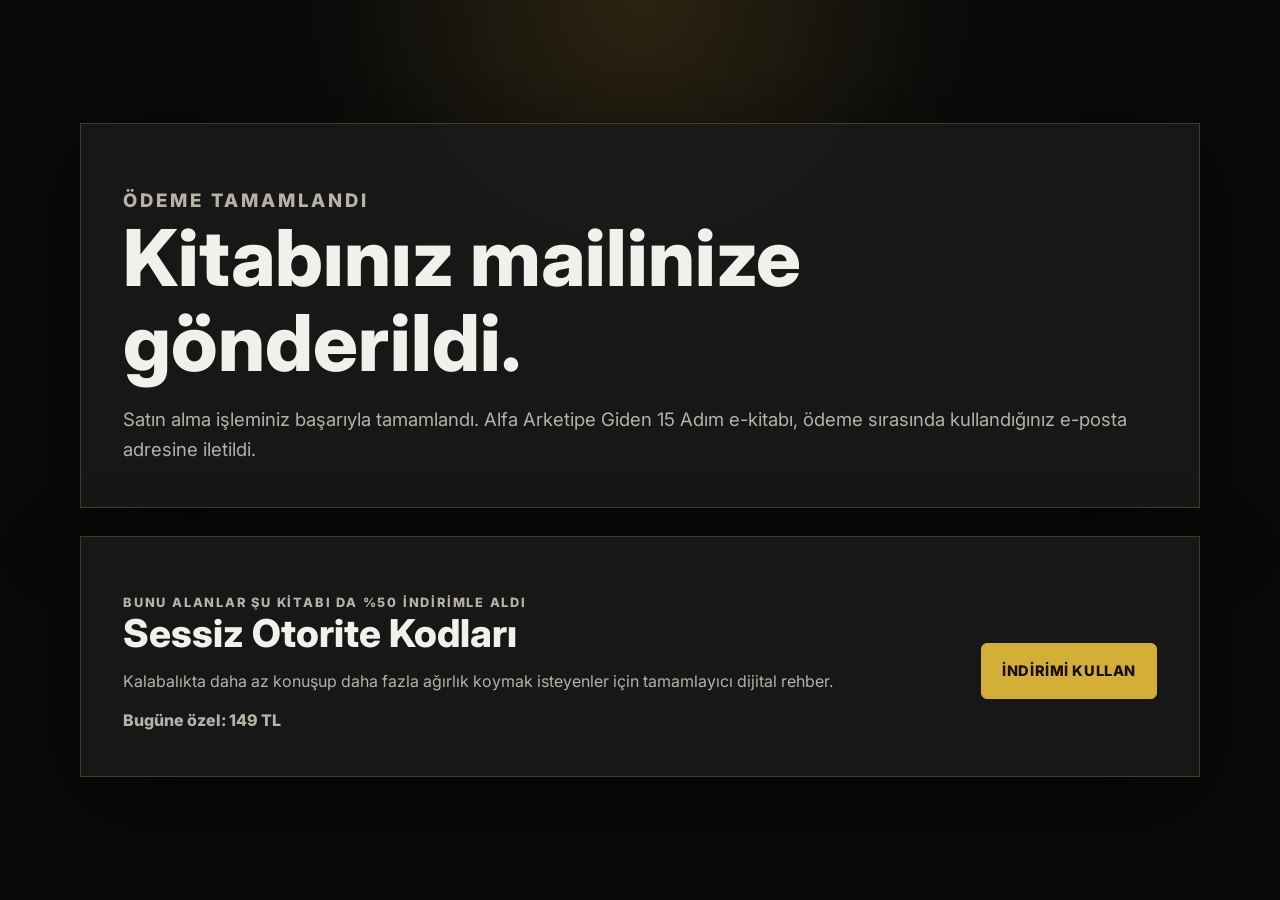
==== tesekkurler.html @ 9bec3fb7 "Add static sales funnel website" ====
<!DOCTYPE html>
<html lang="tr">
<head>
  <meta charset="UTF-8">
  <meta name="viewport" content="width=device-width, initial-scale=1.0">
  <meta name="description" content="Zihin Kodları ödeme sonrası teşekkür sayfası.">
  <title>Teşekkürler | Zihin Kodları</title>
  <link rel="preconnect" href="https://fonts.googleapis.com">
  <link rel="preconnect" href="https://fonts.gstatic.com" crossorigin>
  <link href="https://fonts.googleapis.com/css2?family=Inter:wght@400;500;600;700;800&display=swap" rel="stylesheet">
  <link rel="stylesheet" href="style.css">
</head>
<body class="thank-you-page">
  <main class="thank-you-main">
    <section class="section-inner thank-you-panel" aria-labelledby="thanks-title">
      <p class="eyebrow">Ödeme Tamamlandı</p>
      <h1 id="thanks-title">Kitabınız mailinize gönderildi.</h1>
      <p>Satın alma işleminiz başarıyla tamamlandı. Alfa Arketipe Giden 15 Adım e-kitabı, ödeme sırasında kullandığınız e-posta adresine iletildi.</p>
    </section>

    <section class="section-inner upsell" aria-labelledby="upsell-title">
      <div>
        <p class="upsell-label">Bunu alanlar şu kitabı da %50 indirimle aldı</p>
        <h2 id="upsell-title">Sessiz Otorite Kodları</h2>
        <p>Kalabalıkta daha az konuşup daha fazla ağırlık koymak isteyenler için tamamlayıcı dijital rehber.</p>
        <p class="upsell-price">Bugüne özel: 149 TL</p>
      </div>
      <a class="button checkout-button" href="https://www.shopier.com/" target="_blank" rel="noopener noreferrer">İndirimi Kullan</a>
    </section>
  </main>
</body>
</html>
---- style.css ----
:root {
  --black: #0a0a0a;
  --anthracite: #1a1a1a;
  --burgundy: #800020;
  --gold: #d4af37;
  --text: #f2f0eb;
  --muted: #b7b1a8;
  --line: rgba(212, 175, 55, 0.24);
  --panel: rgba(26, 26, 26, 0.78);
  --shadow: 0 24px 80px rgba(0, 0, 0, 0.45);
}

* {
  box-sizing: border-box;
}

html {
  scroll-behavior: smooth;
}

body {
  margin: 0;
  background: var(--black);
  color: var(--text);
  font-family: "Inter", Arial, sans-serif;
  line-height: 1.6;
}

body.modal-open {
  overflow: hidden;
}

a {
  color: inherit;
  text-decoration: none;
}

button,
a {
  -webkit-tap-highlight-color: transparent;
}

.section-inner {
  width: min(100% - 32px, 1120px);
  margin: 0 auto;
}

.narrow {
  width: min(100% - 32px, 960px);
}

.hero {
  min-height: 100svh;
  display: flex;
  align-items: center;
  padding: 72px 0 54px;
  background:
    radial-gradient(circle at 50% 8%, rgba(128, 0, 32, 0.22), transparent 32%),
    linear-gradient(180deg, #0a0a0a 0%, #111 58%, #0a0a0a 100%);
}

.hero-grid {
  display: grid;
  gap: 48px;
}

.eyebrow {
  margin: 0 0 14px;
  color: var(--gold);
  font-size: 0.78rem;
  font-weight: 800;
  letter-spacing: 0.16em;
  text-transform: uppercase;
}

h1,
h2,
p {
  overflow-wrap: anywhere;
}

h1,
h2 {
  margin: 0;
  line-height: 1.08;
  letter-spacing: 0;
}

h1 {
  max-width: 820px;
  font-size: clamp(2.25rem, 12vw, 4.9rem);
  font-weight: 800;
}

h2 {
  font-size: clamp(2rem, 9vw, 3.65rem);
  font-weight: 800;
}

.hero-text {
  max-width: 760px;
  margin: 24px 0 0;
  color: var(--muted);
  font-size: clamp(1rem, 4vw, 1.18rem);
}

.button {
  display: inline-flex;
  align-items: center;
  justify-content: center;
  min-height: 56px;
  width: 100%;
  margin-top: 30px;
  border: 1px solid rgba(212, 175, 55, 0.62);
  border-radius: 6px;
  padding: 15px 20px;
  background: var(--burgundy);
  color: #fff8e0;
  font-size: 0.91rem;
  font-weight: 800;
  letter-spacing: 0.04em;
  text-align: center;
  text-transform: uppercase;
  transition: transform 180ms ease, background-color 180ms ease, border-color 180ms ease;
}

.button:hover,
.button:focus-visible {
  background: #9b0028;
  border-color: var(--gold);
  transform: translateY(-2px);
  outline: none;
}

.hierarchy-visual {
  display: grid;
  place-items: center;
  min-height: 340px;
  border: 1px solid var(--line);
  background: linear-gradient(145deg, rgba(26, 26, 26, 0.94), rgba(10, 10, 10, 0.86));
  box-shadow: var(--shadow);
}

.triangle {
  position: relative;
  width: min(74vw, 380px);
  aspect-ratio: 1 / 0.88;
  clip-path: polygon(50% 0, 100% 100%, 0 100%);
  border: 1px solid var(--gold);
  background:
    linear-gradient(180deg, transparent 28%, rgba(212, 175, 55, 0.44) 28% 30%, transparent 30% 59%, rgba(212, 175, 55, 0.35) 59% 61%, transparent 61%),
    linear-gradient(90deg, rgba(212, 175, 55, 0.08), rgba(128, 0, 32, 0.24));
}

.triangle::before {
  content: "";
  position: absolute;
  inset: 1px;
  clip-path: polygon(50% 0, 100% 100%, 0 100%);
  border: 2px solid var(--gold);
}

.tier {
  position: absolute;
  left: 50%;
  height: 1px;
  background: rgba(212, 175, 55, 0.68);
  transform: translateX(-50%);
}

.tier-top {
  top: 29%;
  width: 28%;
}

.tier-middle {
  top: 60%;
  width: 62%;
}

.tier-bottom {
  bottom: 12%;
  width: 82%;
}

.cross {
  position: absolute;
  left: 50%;
  top: 50%;
  width: 118%;
  height: 14px;
  border-radius: 999px;
  background: rgba(128, 0, 32, 0.88);
  box-shadow: 0 0 20px rgba(128, 0, 32, 0.48);
  transform-origin: center;
}

.cross-one {
  transform: translate(-50%, -50%) rotate(32deg);
}

.cross-two {
  transform: translate(-50%, -50%) rotate(-32deg);
}

.agitation,
.solution,
.payment {
  padding: 72px 0;
}

.agitation {
  background: var(--anthracite);
}

.pain-list {
  display: grid;
  gap: 14px;
}

.pain-item {
  display: grid;
  grid-template-columns: 54px 1fr;
  align-items: center;
  gap: 16px;
  min-height: 92px;
  border-bottom: 1px solid rgba(242, 240, 235, 0.1);
}

.pain-icon {
  display: grid;
  place-items: center;
  width: 44px;
  height: 44px;
  border: 1px solid var(--line);
  border-radius: 50%;
  color: var(--gold);
  font-size: 0.78rem;
  font-weight: 800;
}

.pain-item p {
  margin: 0;
  color: var(--text);
  font-size: clamp(1rem, 4vw, 1.18rem);
  font-weight: 600;
}

.solution {
  background: var(--black);
}

.split {
  display: grid;
  gap: 30px;
}

.solution-copy {
  max-width: 680px;
}

.solution-copy p {
  margin: 18px 0 0;
  color: var(--muted);
}

.solution-copy .promise {
  margin-top: 0;
  color: var(--text);
  font-size: clamp(1.13rem, 5vw, 1.5rem);
  font-weight: 700;
  line-height: 1.35;
}

.payment {
  background:
    linear-gradient(180deg, rgba(128, 0, 32, 0.1), rgba(10, 10, 10, 0)),
    var(--anthracite);
}

.payment-inner {
  max-width: 880px;
  padding: 34px 22px;
  border: 1px solid var(--line);
  background: var(--panel);
  box-shadow: var(--shadow);
}

.payment-inner p:not(.eyebrow) {
  margin: 22px 0 0;
  color: var(--muted);
  font-size: clamp(1rem, 4vw, 1.14rem);
}

.checkout-button {
  background: var(--gold);
  border-color: var(--gold);
  color: #170f00;
}

.checkout-button:hover,
.checkout-button:focus-visible {
  background: #e4c75a;
  color: #120d00;
}

.footer {
  display: grid;
  gap: 12px;
  justify-items: center;
  padding: 30px 16px;
  background: #070707;
  color: rgba(242, 240, 235, 0.58);
  font-size: 0.82rem;
}

.footer p {
  margin: 0;
}

.footer-links {
  display: flex;
  flex-wrap: wrap;
  justify-content: center;
  gap: 12px;
}

.footer button {
  border: 0;
  padding: 0;
  background: transparent;
  color: rgba(242, 240, 235, 0.48);
  cursor: pointer;
  font: inherit;
}

.footer button:hover,
.footer button:focus-visible {
  color: var(--gold);
  outline: none;
}

.modal {
  position: fixed;
  inset: 0;
  z-index: 10;
  display: none;
  align-items: center;
  justify-content: center;
  padding: 18px;
}

.modal[aria-hidden="false"] {
  display: flex;
}

.modal-backdrop {
  position: absolute;
  inset: 0;
  background: rgba(0, 0, 0, 0.74);
}

.modal-panel {
  position: relative;
  width: min(100%, 620px);
  max-height: min(82vh, 620px);
  overflow: auto;
  padding: 30px 22px;
  border: 1px solid var(--line);
  background: var(--anthracite);
  box-shadow: var(--shadow);
}

.modal-panel:focus {
  outline: none;
}

.modal-panel h2 {
  padding-right: 40px;
  font-size: 1.45rem;
}

.modal-panel p {
  margin: 16px 0 0;
  color: var(--muted);
}

.modal-close {
  position: absolute;
  top: 16px;
  right: 16px;
  display: grid;
  place-items: center;
  width: 36px;
  height: 36px;
  border: 1px solid rgba(242, 240, 235, 0.16);
  border-radius: 50%;
  background: transparent;
  color: var(--text);
  cursor: pointer;
  font-size: 1.4rem;
  line-height: 1;
}

.modal-close:hover,
.modal-close:focus-visible {
  border-color: var(--gold);
  color: var(--gold);
  outline: none;
}

.thank-you-page {
  min-height: 100svh;
  background:
    radial-gradient(circle at 50% 0, rgba(212, 175, 55, 0.16), transparent 30%),
    var(--black);
}

.thank-you-main {
  display: grid;
  align-content: center;
  gap: 28px;
  min-height: 100svh;
  padding: 56px 0;
}

.thank-you-panel,
.upsell {
  border: 1px solid var(--line);
  background: rgba(26, 26, 26, 0.86);
  box-shadow: var(--shadow);
}

.thank-you-panel {
  padding: 34px 22px;
}

.thank-you-panel p {
  margin: 20px 0 0;
  color: var(--muted);
  font-size: clamp(1rem, 4vw, 1.16rem);
}

.upsell {
  display: grid;
  gap: 22px;
  padding: 24px 22px;
}

.upsell-label {
  margin: 0 0 10px;
  color: var(--gold);
  font-size: 0.8rem;
  font-weight: 800;
  letter-spacing: 0.14em;
  text-transform: uppercase;
}

.upsell h2 {
  font-size: clamp(1.45rem, 7vw, 2.4rem);
}

.upsell p {
  margin: 14px 0 0;
  color: var(--muted);
}

.upsell-price {
  color: var(--gold);
  font-weight: 800;
}

.visually-hidden {
  position: absolute;
  width: 1px;
  height: 1px;
  padding: 0;
  overflow: hidden;
  clip: rect(0, 0, 0, 0);
  white-space: nowrap;
  border: 0;
}

@media (min-width: 640px) {
  .button {
    width: auto;
  }

  .payment-inner,
  .thank-you-panel,
  .upsell,
  .modal-panel {
    padding: 42px;
  }
}

@media (min-width: 840px) {
  .hero-grid {
    grid-template-columns: minmax(0, 1.08fr) minmax(320px, 0.72fr);
    align-items: center;
  }

  .agitation,
  .solution,
  .payment {
    padding: 104px 0;
  }

  .pain-list {
    grid-template-columns: repeat(3, minmax(0, 1fr));
    gap: 20px;
  }

  .pain-item {
    grid-template-columns: 1fr;
    align-content: start;
    min-height: 174px;
    padding: 28px;
    border: 1px solid rgba(242, 240, 235, 0.1);
    background: rgba(10, 10, 10, 0.28);
  }

  .split {
    grid-template-columns: 0.86fr 1.14fr;
    align-items: start;
  }

  .upsell {
    grid-template-columns: 1fr auto;
    align-items: center;
  }
}

@media (prefers-reduced-motion: reduce) {
  html {
    scroll-behavior: auto;
  }

  *,
  *::before,
  *::after {
    transition-duration: 0.01ms !important;
    animation-duration: 0.01ms !important;
    animation-iteration-count: 1 !important;
  }
}
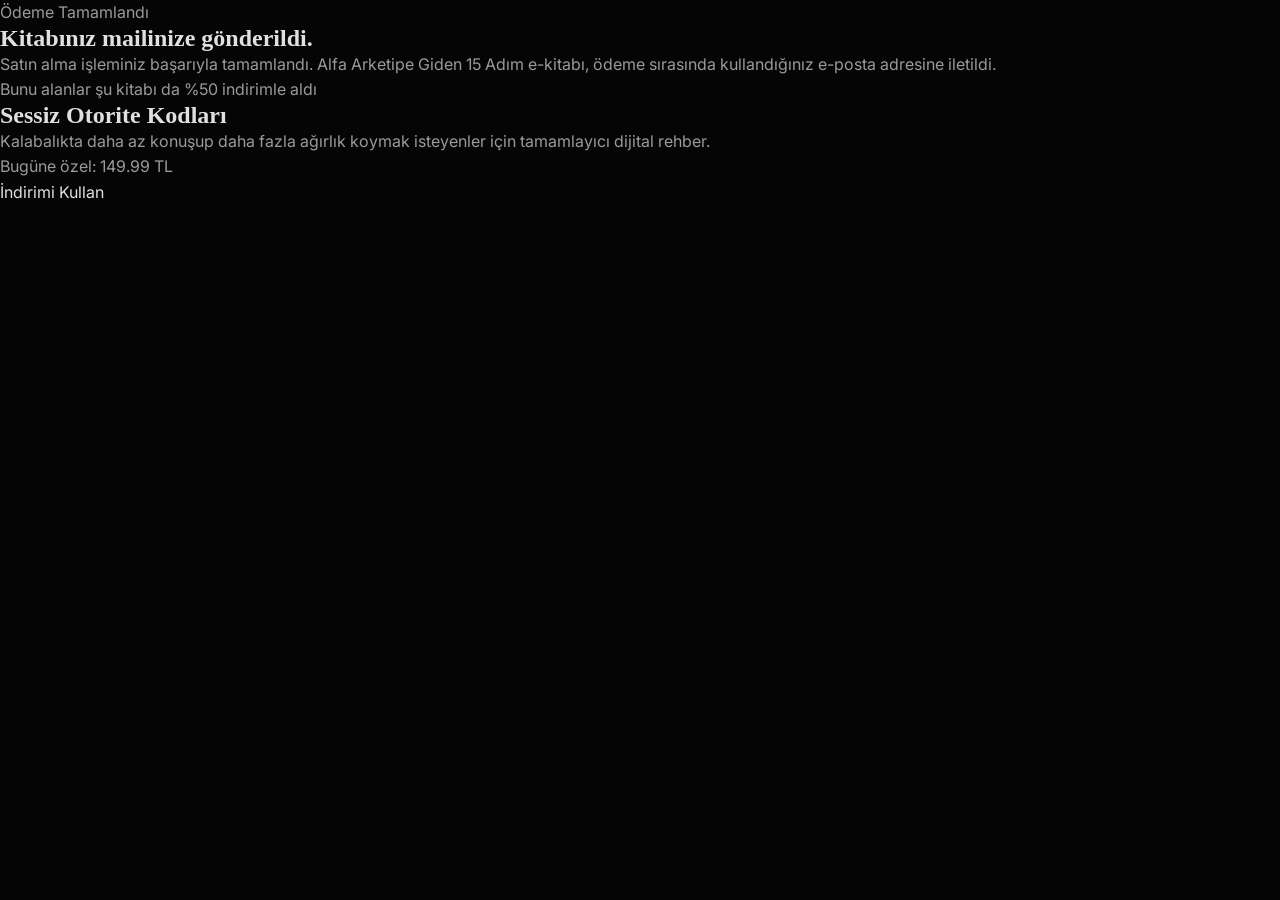
==== commit 706c79f3: "Add book cover and update pricing" ====
--- a/tesekkurler.html
+++ b/tesekkurler.html
@@ -23,7 +23,7 @@
         <p class="upsell-label">Bunu alanlar şu kitabı da %50 indirimle aldı</p>
         <h2 id="upsell-title">Sessiz Otorite Kodları</h2>
         <p>Kalabalıkta daha az konuşup daha fazla ağırlık koymak isteyenler için tamamlayıcı dijital rehber.</p>
-        <p class="upsell-price">Bugüne özel: 149 TL</p>
+        <p class="upsell-price">Bugüne özel: 149.99 TL</p>
       </div>
       <a class="button checkout-button" href="https://www.shopier.com/" target="_blank" rel="noopener noreferrer">İndirimi Kullan</a>
     </section>
--- a/style.css
+++ b/style.css
@@ -1,33 +1,74 @@
 :root {
-  --black: #0a0a0a;
-  --anthracite: #1a1a1a;
-  --burgundy: #800020;
-  --gold: #d4af37;
-  --text: #f2f0eb;
-  --muted: #b7b1a8;
-  --line: rgba(212, 175, 55, 0.24);
-  --panel: rgba(26, 26, 26, 0.78);
-  --shadow: 0 24px 80px rgba(0, 0, 0, 0.45);
-}
-
-* {
+  --color-bg: #050505;
+  --color-surface: #111111;
+  --color-burgundy: #800020;
+  --color-red: #e60000;
+  --color-text: #e0e0e0;
+  --color-muted: #9a9a9a;
+  --color-line: rgba(224, 224, 224, 0.12);
+  --color-line-strong: rgba(230, 0, 0, 0.35);
+
+  --font-heading: "Playfair Display", Georgia, serif;
+  --font-body: "Inter", Arial, sans-serif;
+
+  --container-width: 1120px;
+  --container-padding: 20px;
+  --section-padding: clamp(72px, 12vw, 132px);
+
+  --radius-sm: 4px;
+  --radius-md: 8px;
+  --shadow-deep: 0 28px 90px rgba(0, 0, 0, 0.52);
+}
+
+*,
+*::before,
+*::after {
   box-sizing: border-box;
 }
 
 html {
+  min-height: 100%;
   scroll-behavior: smooth;
+  text-size-adjust: 100%;
+  -webkit-text-size-adjust: 100%;
 }
 
 body {
+  min-height: 100%;
   margin: 0;
-  background: var(--black);
-  color: var(--text);
-  font-family: "Inter", Arial, sans-serif;
+  background: var(--color-bg);
+  color: var(--color-text);
+  font-family: var(--font-body);
+  font-size: 16px;
   line-height: 1.6;
-}
-
-body.modal-open {
-  overflow: hidden;
+  text-rendering: optimizeLegibility;
+  -webkit-font-smoothing: antialiased;
+  -moz-osx-font-smoothing: grayscale;
+}
+
+body::selection {
+  background: var(--color-burgundy);
+  color: var(--color-text);
+}
+
+img,
+picture,
+svg,
+video,
+canvas {
+  display: block;
+  max-width: 100%;
+}
+
+button,
+input,
+textarea,
+select {
+  font: inherit;
+}
+
+button {
+  cursor: pointer;
 }
 
 a {
@@ -35,439 +76,535 @@
   text-decoration: none;
 }
 
-button,
-a {
-  -webkit-tap-highlight-color: transparent;
-}
-
-.section-inner {
-  width: min(100% - 32px, 1120px);
-  margin: 0 auto;
-}
-
-.narrow {
-  width: min(100% - 32px, 960px);
-}
-
-.hero {
-  min-height: 100svh;
-  display: flex;
-  align-items: center;
-  padding: 72px 0 54px;
-  background:
-    radial-gradient(circle at 50% 8%, rgba(128, 0, 32, 0.22), transparent 32%),
-    linear-gradient(180deg, #0a0a0a 0%, #111 58%, #0a0a0a 100%);
-}
-
-.hero-grid {
-  display: grid;
-  gap: 48px;
-}
-
-.eyebrow {
-  margin: 0 0 14px;
-  color: var(--gold);
-  font-size: 0.78rem;
-  font-weight: 800;
-  letter-spacing: 0.16em;
-  text-transform: uppercase;
-}
-
+p,
 h1,
 h2,
-p {
+h3,
+h4,
+h5,
+h6 {
+  margin: 0;
   overflow-wrap: anywhere;
 }
 
 h1,
-h2 {
-  margin: 0;
+h2,
+h3,
+h4,
+h5,
+h6 {
+  font-family: var(--font-heading);
+  font-weight: 800;
   line-height: 1.08;
   letter-spacing: 0;
 }
 
-h1 {
-  max-width: 820px;
-  font-size: clamp(2.25rem, 12vw, 4.9rem);
+p {
+  color: var(--color-muted);
+}
+
+ul,
+ol {
+  margin: 0;
+  padding: 0;
+  list-style: none;
+}
+
+#site-main {
+  min-height: 100svh;
+}
+
+.hero {
+  position: relative;
+  display: grid;
+  align-items: center;
+  min-height: 100svh;
+  overflow: hidden;
+  padding-block: clamp(56px, 8vw, 104px);
+  background:
+    radial-gradient(circle at 50% 48%, var(--color-surface) 0%, #0b0b0b 34%, var(--color-bg) 72%),
+    var(--color-bg);
+  isolation: isolate;
+}
+
+.hero::before {
+  content: "";
+  position: absolute;
+  inset: 0;
+  z-index: -2;
+  background:
+    linear-gradient(rgba(224, 224, 224, 0.025) 1px, transparent 1px),
+    linear-gradient(90deg, rgba(224, 224, 224, 0.025) 1px, transparent 1px);
+  background-size: 52px 52px;
+  mask-image: radial-gradient(circle at 50% 45%, black, transparent 68%);
+}
+
+.hero::after {
+  content: "";
+  position: absolute;
+  inset: auto 0 0;
+  height: 38%;
+  z-index: -1;
+  background: linear-gradient(180deg, transparent, rgba(128, 0, 32, 0.14));
+  pointer-events: none;
+}
+
+.hero-layout {
+  position: relative;
+  z-index: 2;
+  display: grid;
+  grid-template-columns: minmax(0, 1fr);
+  gap: clamp(3rem, 8vw, 7rem);
+  width: min(100% - calc(var(--container-padding) * 2), 1440px);
+  min-height: calc(100svh - clamp(112px, 16vw, 208px));
+  align-items: center;
+  justify-items: start;
+}
+
+.hero-content {
+  display: flex;
+  width: 100%;
+  max-width: 680px;
+  flex-direction: column;
+  align-items: flex-start;
+}
+
+.hero-kicker {
+  margin-bottom: 16px;
+  color: var(--color-red);
+  font-size: 14px;
   font-weight: 800;
-}
-
-h2 {
-  font-size: clamp(2rem, 9vw, 3.65rem);
-  font-weight: 800;
-}
-
-.hero-text {
-  max-width: 760px;
-  margin: 24px 0 0;
-  color: var(--muted);
-  font-size: clamp(1rem, 4vw, 1.18rem);
-}
-
-.button {
+  letter-spacing: 3px;
+  text-transform: uppercase;
+}
+
+.hero h1 {
+  max-width: 680px;
+  color: var(--color-text);
+  font-size: clamp(2.55rem, 5.35vw, 5rem);
+  line-height: 0.96;
+}
+
+.hero h1 span {
+  display: block;
+  overflow-wrap: normal;
+  word-break: keep-all;
+}
+
+.hero h1 span:first-child {
+  color: #f1f1f1;
+}
+
+.hero h1 span:last-child {
+  color: var(--color-burgundy);
+  text-shadow: 0 0 34px rgba(230, 0, 0, 0.22);
+}
+
+.hero-copy {
+  max-width: 610px;
+  margin-top: 24px;
+  color: var(--color-muted);
+  font-size: clamp(1rem, 3.6vw, 1.18rem);
+  line-height: 1.52;
+}
+
+.hero-cta {
   display: inline-flex;
   align-items: center;
   justify-content: center;
-  min-height: 56px;
   width: 100%;
-  margin-top: 30px;
-  border: 1px solid rgba(212, 175, 55, 0.62);
-  border-radius: 6px;
-  padding: 15px 20px;
-  background: var(--burgundy);
-  color: #fff8e0;
-  font-size: 0.91rem;
+  min-height: 58px;
+  margin-top: 34px;
+  padding: 16px 22px;
+  border: 1px solid rgba(230, 0, 0, 0.72);
+  border-radius: var(--radius-sm);
+  background: var(--color-red);
+  color: #ffffff;
+  box-shadow:
+    0 0 0 1px rgba(255, 255, 255, 0.04) inset,
+    0 0 28px rgba(230, 0, 0, 0.22);
+  font-size: 0.86rem;
   font-weight: 800;
-  letter-spacing: 0.04em;
+  letter-spacing: 0.08em;
   text-align: center;
   text-transform: uppercase;
-  transition: transform 180ms ease, background-color 180ms ease, border-color 180ms ease;
-}
-
-.button:hover,
-.button:focus-visible {
-  background: #9b0028;
-  border-color: var(--gold);
+  transition: box-shadow 180ms ease, transform 180ms ease, background-color 180ms ease;
+}
+
+.hero-cta:hover,
+.hero-cta:focus-visible {
+  animation: pulse 900ms ease-in-out infinite;
+  background: #ff1010;
+  box-shadow:
+    0 0 0 1px rgba(255, 255, 255, 0.08) inset,
+    0 0 22px rgba(230, 0, 0, 0.62),
+    0 0 68px rgba(230, 0, 0, 0.32);
+  outline: none;
   transform: translateY(-2px);
-  outline: none;
-}
-
-.hierarchy-visual {
+}
+
+.hero-visual {
+  position: relative;
   display: grid;
   place-items: center;
-  min-height: 340px;
-  border: 1px solid var(--line);
-  background: linear-gradient(145deg, rgba(26, 26, 26, 0.94), rgba(10, 10, 10, 0.86));
-  box-shadow: var(--shadow);
-}
-
-.triangle {
-  position: relative;
-  width: min(74vw, 380px);
-  aspect-ratio: 1 / 0.88;
-  clip-path: polygon(50% 0, 100% 100%, 0 100%);
-  border: 1px solid var(--gold);
+  width: min(100%, 600px);
+  aspect-ratio: 1 / 1;
+  justify-self: center;
+  overflow: visible;
+}
+
+.hero-triangle-image {
+  width: 100%;
+  height: 100%;
+  object-fit: contain;
+  opacity: 0.58;
+  filter: brightness(0.7) contrast(1.14) saturate(0.78);
+  mix-blend-mode: screen;
+}
+
+.hero-visual::after {
+  content: "";
+  position: absolute;
+  inset: 2%;
+  background: radial-gradient(circle at 50% 50%, transparent 28%, rgba(5, 5, 5, 0.48) 72%);
+  pointer-events: none;
+}
+
+.neon-cross {
+  position: absolute;
+  left: 50%;
+  top: 52%;
+  width: 142%;
+  height: clamp(22px, 4vw, 36px);
+  border-radius: 999px;
+  background: linear-gradient(90deg, transparent, var(--color-red) 7% 93%, transparent);
+  box-shadow:
+    0 0 10px rgba(230, 0, 0, 0.78),
+    0 0 26px rgba(230, 0, 0, 0.34);
+  transform-origin: center;
+}
+
+.neon-cross-one {
+  transform: translate(-50%, -50%) rotate(38deg);
+}
+
+.neon-cross-two {
+  transform: translate(-50%, -50%) rotate(-38deg);
+}
+
+.agitation {
+  position: relative;
+  overflow: hidden;
+  padding-block: var(--section-padding);
   background:
-    linear-gradient(180deg, transparent 28%, rgba(212, 175, 55, 0.44) 28% 30%, transparent 30% 59%, rgba(212, 175, 55, 0.35) 59% 61%, transparent 61%),
-    linear-gradient(90deg, rgba(212, 175, 55, 0.08), rgba(128, 0, 32, 0.24));
-}
-
-.triangle::before {
+    radial-gradient(circle at 16% 0%, rgba(128, 0, 32, 0.2), transparent 30%),
+    linear-gradient(180deg, var(--color-bg), #090909 48%, var(--color-bg));
+}
+
+.agitation::before {
   content: "";
   position: absolute;
-  inset: 1px;
-  clip-path: polygon(50% 0, 100% 100%, 0 100%);
-  border: 2px solid var(--gold);
-}
-
-.tier {
-  position: absolute;
-  left: 50%;
-  height: 1px;
-  background: rgba(212, 175, 55, 0.68);
-  transform: translateX(-50%);
-}
-
-.tier-top {
-  top: 29%;
-  width: 28%;
-}
-
-.tier-middle {
-  top: 60%;
-  width: 62%;
-}
-
-.tier-bottom {
-  bottom: 12%;
-  width: 82%;
-}
-
-.cross {
-  position: absolute;
-  left: 50%;
-  top: 50%;
-  width: 118%;
-  height: 14px;
-  border-radius: 999px;
-  background: rgba(128, 0, 32, 0.88);
-  box-shadow: 0 0 20px rgba(128, 0, 32, 0.48);
-  transform-origin: center;
-}
-
-.cross-one {
-  transform: translate(-50%, -50%) rotate(32deg);
-}
-
-.cross-two {
-  transform: translate(-50%, -50%) rotate(-32deg);
-}
-
-.agitation,
-.solution,
-.payment {
-  padding: 72px 0;
-}
-
-.agitation {
-  background: var(--anthracite);
-}
-
-.pain-list {
+  inset: 0;
+  background: linear-gradient(90deg, transparent, rgba(230, 0, 0, 0.05), transparent);
+  opacity: 0.58;
+  pointer-events: none;
+}
+
+.agitation-heading {
+  position: relative;
+  z-index: 1;
+  max-width: 720px;
+  margin-bottom: 34px;
+}
+
+.section-kicker {
+  margin-bottom: 12px;
+  color: #d4af37;
+  font-size: 0.74rem;
+  font-weight: 800;
+  letter-spacing: 0.2em;
+  text-transform: uppercase;
+}
+
+.agitation h2 {
+  color: var(--color-text);
+  font-size: clamp(2rem, 8vw, 4rem);
+}
+
+.agitation-grid {
+  position: relative;
+  z-index: 1;
   display: grid;
-  gap: 14px;
-}
-
-.pain-item {
+  gap: 18px;
+}
+
+.agitation-card {
+  min-height: 180px;
+  padding: 26px;
+  border: 1px solid rgba(255, 255, 255, 0.1);
+  border-radius: var(--radius-md);
+  background: rgba(255, 255, 255, 0.03);
+  box-shadow: 0 22px 70px rgba(0, 0, 0, 0.32);
+  backdrop-filter: blur(16px);
+  -webkit-backdrop-filter: blur(16px);
+  transition: transform 180ms ease, border-color 180ms ease, box-shadow 180ms ease, background-color 180ms ease;
+}
+
+.agitation-card:hover,
+.agitation-card:focus-within {
+  border-color: rgba(128, 0, 32, 0.72);
+  background: rgba(255, 255, 255, 0.045);
+  box-shadow:
+    0 24px 80px rgba(0, 0, 0, 0.38),
+    0 0 34px rgba(128, 0, 32, 0.16);
+  transform: translateY(-5px);
+}
+
+.card-number {
+  display: block;
+  margin-bottom: 34px;
+  color: #d4af37;
+  font-size: 0.78rem;
+  font-weight: 800;
+  letter-spacing: 0.18em;
+}
+
+.agitation-card:nth-child(even) .card-number {
+  color: var(--color-red);
+}
+
+.agitation-card p {
+  color: var(--color-text);
+  font-size: clamp(1.06rem, 4vw, 1.28rem);
+  font-weight: 700;
+  line-height: 1.42;
+}
+
+.solution {
+  position: relative;
+  overflow: hidden;
+  padding-block: var(--section-padding);
+  background:
+    radial-gradient(circle at 82% 46%, rgba(128, 0, 32, 0.22), transparent 34%),
+    linear-gradient(180deg, #050505 0%, #0a0a0a 52%, #050505 100%);
+}
+
+.solution-layout {
   display: grid;
-  grid-template-columns: 54px 1fr;
+  gap: 42px;
   align-items: center;
-  gap: 16px;
-  min-height: 92px;
-  border-bottom: 1px solid rgba(242, 240, 235, 0.1);
-}
-
-.pain-icon {
+}
+
+.solution-content {
+  max-width: 680px;
+}
+
+.solution-kicker {
+  margin-bottom: 14px;
+  color: var(--color-red);
+  font-size: 0.74rem;
+  font-weight: 800;
+  letter-spacing: 2px;
+  text-transform: uppercase;
+}
+
+.solution h2 {
+  color: var(--color-text);
+  font-size: clamp(2.35rem, 10vw, 5.1rem);
+}
+
+.solution-promise {
+  margin-top: 24px;
+  color: #f0f0f0;
+  font-size: clamp(1.16rem, 4.8vw, 1.58rem);
+  font-weight: 700;
+  line-height: 1.42;
+}
+
+.solution-copy {
+  max-width: 620px;
+  margin-top: 20px;
+  color: var(--color-muted);
+  font-size: clamp(1rem, 3.6vw, 1.12rem);
+}
+
+.book-mockup-container {
+  position: relative;
   display: grid;
   place-items: center;
-  width: 44px;
-  height: 44px;
-  border: 1px solid var(--line);
-  border-radius: 50%;
-  color: var(--gold);
-  font-size: 0.78rem;
+  min-height: 420px;
+  padding: 22px;
+  border: 1px solid rgba(255, 255, 255, 0.1);
+  border-radius: 18px;
+  background:
+    linear-gradient(145deg, rgba(255, 255, 255, 0.045), rgba(255, 255, 255, 0.01)),
+    radial-gradient(circle at 50% 32%, rgba(128, 0, 32, 0.44), transparent 48%),
+    #090909;
+  box-shadow:
+    0 32px 110px rgba(0, 0, 0, 0.52),
+    0 0 90px rgba(128, 0, 32, 0.34),
+    inset 0 0 70px rgba(230, 0, 0, 0.08);
+  isolation: isolate;
+}
+
+.book-mockup-container::before {
+  content: "";
+  position: absolute;
+  inset: 18%;
+  border: 1px solid rgba(212, 175, 55, 0.16);
+  border-radius: 14px;
+  background: linear-gradient(135deg, rgba(128, 0, 32, 0.2), rgba(5, 5, 5, 0.38));
+  box-shadow: inset 0 0 48px rgba(0, 0, 0, 0.48);
+}
+
+.book-mockup-container::after {
+  content: "";
+  position: absolute;
+  inset: 0;
+  border-radius: inherit;
+  background: linear-gradient(120deg, rgba(255, 255, 255, 0.09), transparent 36%);
+  pointer-events: none;
+}
+
+.book-cover {
+  position: relative;
+  z-index: 1;
+  width: min(100%, 330px);
+  max-height: 560px;
+  object-fit: contain;
+  border-radius: 10px;
+  box-shadow:
+    0 28px 80px rgba(0, 0, 0, 0.52),
+    0 0 46px rgba(128, 0, 32, 0.18);
+}
+
+.commitment {
+  position: relative;
+  overflow: hidden;
+  padding-block: var(--section-padding);
+  background:
+    radial-gradient(circle at 50% 0%, rgba(230, 0, 0, 0.14), transparent 38%),
+    #1a0006;
+}
+
+.commitment::before {
+  content: "";
+  position: absolute;
+  inset: 0;
+  background:
+    linear-gradient(rgba(255, 255, 255, 0.025) 1px, transparent 1px),
+    linear-gradient(90deg, rgba(255, 255, 255, 0.025) 1px, transparent 1px);
+  background-size: 64px 64px;
+  opacity: 0.42;
+  mask-image: linear-gradient(180deg, transparent, black 22%, black 76%, transparent);
+  pointer-events: none;
+}
+
+.commitment-inner {
+  position: relative;
+  z-index: 1;
+  max-width: 820px;
+  text-align: center;
+}
+
+.commitment .section-kicker {
+  color: #d4af37;
+}
+
+.commitment h2 {
+  color: var(--color-text);
+  font-size: clamp(2.4rem, 10vw, 5rem);
+}
+
+.commitment p:not(.section-kicker) {
+  max-width: 760px;
+  margin: 26px auto 0;
+  color: rgba(224, 224, 224, 0.78);
+  font-size: clamp(1rem, 3.8vw, 1.16rem);
+  line-height: 1.9;
+}
+
+.checkout-cta {
+  display: inline-flex;
+  align-items: center;
+  justify-content: center;
+  width: min(100%, 400px);
+  min-height: 64px;
+  margin-top: 34px;
+  padding: 17px 24px;
+  border: 1px solid rgba(230, 0, 0, 0.76);
+  border-radius: var(--radius-sm);
+  background: var(--color-red);
+  color: #ffffff;
+  box-shadow:
+    0 18px 0 rgba(77, 0, 0, 0.55),
+    0 26px 70px rgba(0, 0, 0, 0.46),
+    0 0 46px rgba(230, 0, 0, 0.28);
+  font-size: 0.9rem;
   font-weight: 800;
-}
-
-.pain-item p {
-  margin: 0;
-  color: var(--text);
-  font-size: clamp(1rem, 4vw, 1.18rem);
-  font-weight: 600;
-}
-
-.solution {
-  background: var(--black);
-}
-
-.split {
-  display: grid;
-  gap: 30px;
-}
-
-.solution-copy {
-  max-width: 680px;
-}
-
-.solution-copy p {
-  margin: 18px 0 0;
-  color: var(--muted);
-}
-
-.solution-copy .promise {
-  margin-top: 0;
-  color: var(--text);
-  font-size: clamp(1.13rem, 5vw, 1.5rem);
-  font-weight: 700;
-  line-height: 1.35;
-}
-
-.payment {
-  background:
-    linear-gradient(180deg, rgba(128, 0, 32, 0.1), rgba(10, 10, 10, 0)),
-    var(--anthracite);
-}
-
-.payment-inner {
-  max-width: 880px;
-  padding: 34px 22px;
-  border: 1px solid var(--line);
-  background: var(--panel);
-  box-shadow: var(--shadow);
-}
-
-.payment-inner p:not(.eyebrow) {
-  margin: 22px 0 0;
-  color: var(--muted);
-  font-size: clamp(1rem, 4vw, 1.14rem);
-}
-
-.checkout-button {
-  background: var(--gold);
-  border-color: var(--gold);
-  color: #170f00;
-}
-
-.checkout-button:hover,
-.checkout-button:focus-visible {
-  background: #e4c75a;
-  color: #120d00;
-}
-
-.footer {
-  display: grid;
-  gap: 12px;
-  justify-items: center;
-  padding: 30px 16px;
-  background: #070707;
-  color: rgba(242, 240, 235, 0.58);
-  font-size: 0.82rem;
-}
-
-.footer p {
-  margin: 0;
+  letter-spacing: 0.06em;
+  line-height: 1.28;
+  text-align: center;
+  text-transform: uppercase;
+  transition: border-color 180ms ease, box-shadow 180ms ease, transform 180ms ease, background-color 180ms ease;
+}
+
+.checkout-cta:hover,
+.checkout-cta:focus-visible {
+  border-color: #d4af37;
+  background: #ff1111;
+  box-shadow:
+    0 14px 0 rgba(77, 0, 0, 0.66),
+    0 24px 86px rgba(0, 0, 0, 0.52),
+    0 0 62px rgba(212, 175, 55, 0.22),
+    0 0 46px rgba(230, 0, 0, 0.32);
+  outline: none;
+  transform: translateY(4px);
+}
+
+.site-footer {
+  display: flex;
+  flex-direction: column;
+  gap: 10px;
+  align-items: flex-start;
+  justify-content: space-between;
+  padding: 22px var(--container-padding);
+  background: #000000;
+  color: #444444;
+  font-size: 11px;
+  text-align: left;
+}
+
+.site-footer p {
+  color: inherit;
 }
 
 .footer-links {
   display: flex;
   flex-wrap: wrap;
-  justify-content: center;
+  justify-content: flex-start;
   gap: 12px;
 }
 
-.footer button {
-  border: 0;
-  padding: 0;
-  background: transparent;
-  color: rgba(242, 240, 235, 0.48);
-  cursor: pointer;
-  font: inherit;
-}
-
-.footer button:hover,
-.footer button:focus-visible {
-  color: var(--gold);
+.footer-links a {
+  color: #444444;
+  transition: color 160ms ease;
+}
+
+.footer-links a:hover,
+.footer-links a:focus-visible {
+  color: rgba(224, 224, 224, 0.58);
   outline: none;
 }
 
-.modal {
-  position: fixed;
-  inset: 0;
-  z-index: 10;
-  display: none;
-  align-items: center;
-  justify-content: center;
-  padding: 18px;
-}
-
-.modal[aria-hidden="false"] {
-  display: flex;
-}
-
-.modal-backdrop {
-  position: absolute;
-  inset: 0;
-  background: rgba(0, 0, 0, 0.74);
-}
-
-.modal-panel {
-  position: relative;
-  width: min(100%, 620px);
-  max-height: min(82vh, 620px);
-  overflow: auto;
-  padding: 30px 22px;
-  border: 1px solid var(--line);
-  background: var(--anthracite);
-  box-shadow: var(--shadow);
-}
-
-.modal-panel:focus {
-  outline: none;
-}
-
-.modal-panel h2 {
-  padding-right: 40px;
-  font-size: 1.45rem;
-}
-
-.modal-panel p {
-  margin: 16px 0 0;
-  color: var(--muted);
-}
-
-.modal-close {
-  position: absolute;
-  top: 16px;
-  right: 16px;
-  display: grid;
-  place-items: center;
-  width: 36px;
-  height: 36px;
-  border: 1px solid rgba(242, 240, 235, 0.16);
-  border-radius: 50%;
-  background: transparent;
-  color: var(--text);
-  cursor: pointer;
-  font-size: 1.4rem;
-  line-height: 1;
-}
-
-.modal-close:hover,
-.modal-close:focus-visible {
-  border-color: var(--gold);
-  color: var(--gold);
-  outline: none;
-}
-
-.thank-you-page {
-  min-height: 100svh;
-  background:
-    radial-gradient(circle at 50% 0, rgba(212, 175, 55, 0.16), transparent 30%),
-    var(--black);
-}
-
-.thank-you-main {
-  display: grid;
-  align-content: center;
-  gap: 28px;
-  min-height: 100svh;
-  padding: 56px 0;
-}
-
-.thank-you-panel,
-.upsell {
-  border: 1px solid var(--line);
-  background: rgba(26, 26, 26, 0.86);
-  box-shadow: var(--shadow);
-}
-
-.thank-you-panel {
-  padding: 34px 22px;
-}
-
-.thank-you-panel p {
-  margin: 20px 0 0;
-  color: var(--muted);
-  font-size: clamp(1rem, 4vw, 1.16rem);
-}
-
-.upsell {
-  display: grid;
-  gap: 22px;
-  padding: 24px 22px;
-}
-
-.upsell-label {
-  margin: 0 0 10px;
-  color: var(--gold);
-  font-size: 0.8rem;
-  font-weight: 800;
-  letter-spacing: 0.14em;
-  text-transform: uppercase;
-}
-
-.upsell h2 {
-  font-size: clamp(1.45rem, 7vw, 2.4rem);
-}
-
-.upsell p {
-  margin: 14px 0 0;
-  color: var(--muted);
-}
-
-.upsell-price {
-  color: var(--gold);
-  font-weight: 800;
+.container {
+  width: min(100% - calc(var(--container-padding) * 2), var(--container-width));
+  margin-inline: auto;
+}
+
+.surface {
+  background: var(--color-surface);
+  border: 1px solid var(--color-line);
 }
 
 .visually-hidden {
@@ -481,53 +618,62 @@
   border: 0;
 }
 
-@media (min-width: 640px) {
-  .button {
+@media (min-width: 768px) {
+  :root {
+    --container-padding: 32px;
+  }
+
+  .site-footer {
+    flex-direction: row;
+    align-items: center;
+  }
+
+  .hero-cta {
     width: auto;
   }
 
-  .payment-inner,
-  .thank-you-panel,
-  .upsell,
-  .modal-panel {
-    padding: 42px;
-  }
-}
-
-@media (min-width: 840px) {
-  .hero-grid {
-    grid-template-columns: minmax(0, 1.08fr) minmax(320px, 0.72fr);
-    align-items: center;
-  }
-
-  .agitation,
-  .solution,
-  .payment {
-    padding: 104px 0;
-  }
-
-  .pain-list {
+  .agitation-grid {
     grid-template-columns: repeat(3, minmax(0, 1fr));
-    gap: 20px;
-  }
-
-  .pain-item {
-    grid-template-columns: 1fr;
-    align-content: start;
-    min-height: 174px;
-    padding: 28px;
-    border: 1px solid rgba(242, 240, 235, 0.1);
-    background: rgba(10, 10, 10, 0.28);
-  }
-
-  .split {
-    grid-template-columns: 0.86fr 1.14fr;
-    align-items: start;
-  }
-
-  .upsell {
-    grid-template-columns: 1fr auto;
-    align-items: center;
+  }
+
+  .solution-layout {
+    grid-template-columns: minmax(0, 1fr) minmax(300px, 0.82fr);
+    gap: 56px;
+  }
+}
+
+@media (min-width: 980px) {
+  .hero-content {
+    max-width: 680px;
+  }
+
+  .hero-visual {
+    width: min(44vw, 620px);
+  }
+}
+
+@media (min-width: 1040px) {
+  .hero-layout {
+    grid-template-columns: minmax(0, 1.02fr) minmax(380px, 0.98fr);
+  }
+
+  .hero-content {
+    justify-self: start;
+  }
+
+  .hero-visual {
+    justify-self: end;
+  }
+}
+
+@keyframes pulse {
+  0%,
+  100% {
+    transform: translateY(-2px) scale(1);
+  }
+
+  50% {
+    transform: translateY(-2px) scale(1.035);
   }
 }
 
@@ -539,6 +685,7 @@
   *,
   *::before,
   *::after {
+    scroll-behavior: auto !important;
     transition-duration: 0.01ms !important;
     animation-duration: 0.01ms !important;
     animation-iteration-count: 1 !important;
